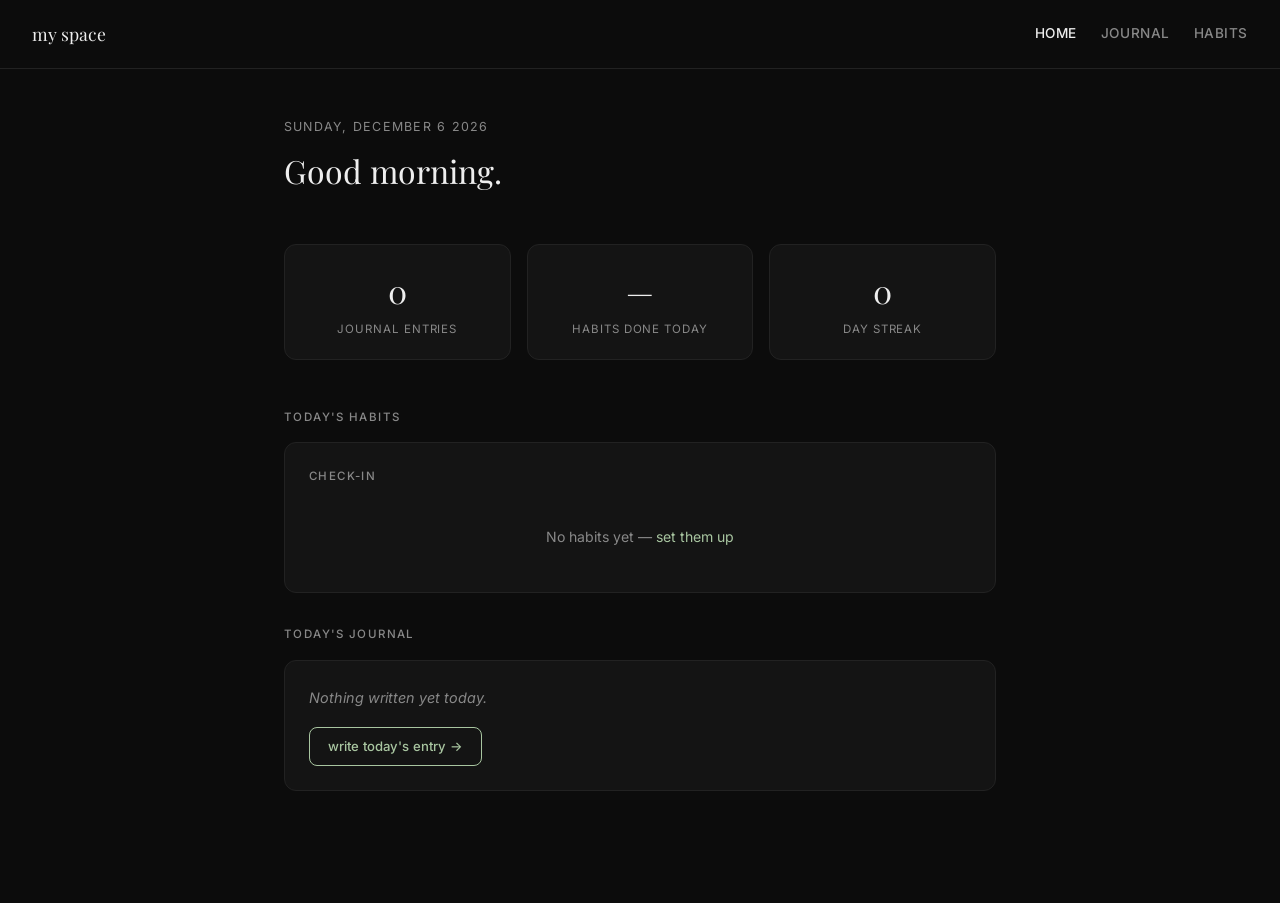
==== index.html @ 8f554322 "initial commit — journal, habits, dashboard" ====
<!DOCTYPE html>
<html lang="en">
<head>
  <meta charset="UTF-8">
  <meta name="viewport" content="width=device-width, initial-scale=1.0">
  <title>My Space</title>
  <link rel="preconnect" href="https://fonts.googleapis.com">
  <link href="https://fonts.googleapis.com/css2?family=Inter:wght@300;400;500;600&family=Playfair+Display:ital,wght@0,400;1,400&display=swap" rel="stylesheet">
  <style>
    *, *::before, *::after { box-sizing: border-box; margin: 0; padding: 0; }

    :root {
      --bg: #0c0c0c;
      --surface: #141414;
      --border: #222;
      --muted: #444;
      --text-dim: #888;
      --text: #ccc;
      --text-bright: #eee;
      --accent: #a8c5a0;
    }

    body {
      background: var(--bg);
      color: var(--text);
      font-family: 'Inter', sans-serif;
      font-size: 15px;
      line-height: 1.6;
      min-height: 100vh;
    }

    nav {
      display: flex;
      align-items: center;
      justify-content: space-between;
      padding: 20px 32px;
      border-bottom: 1px solid var(--border);
      position: sticky;
      top: 0;
      background: var(--bg);
      z-index: 10;
    }

    .nav-brand {
      font-family: 'Playfair Display', serif;
      font-size: 1.1rem;
      color: var(--text-bright);
      text-decoration: none;
    }

    .nav-links {
      display: flex;
      gap: 24px;
    }

    .nav-links a {
      color: var(--text-dim);
      text-decoration: none;
      font-size: 0.85rem;
      font-weight: 500;
      letter-spacing: 0.04em;
      text-transform: uppercase;
      transition: color 0.2s;
    }

    .nav-links a:hover, .nav-links a.active { color: var(--text-bright); }

    main {
      max-width: 760px;
      margin: 0 auto;
      padding: 48px 24px 80px;
    }

    .date-line {
      font-size: 0.78rem;
      color: var(--text-dim);
      text-transform: uppercase;
      letter-spacing: 0.1em;
      margin-bottom: 8px;
    }

    .greeting {
      font-family: 'Playfair Display', serif;
      font-size: 2rem;
      color: var(--text-bright);
      margin-bottom: 48px;
      font-weight: 400;
    }

    .section-label {
      font-size: 0.72rem;
      text-transform: uppercase;
      letter-spacing: 0.12em;
      color: var(--text-dim);
      margin-bottom: 16px;
      font-weight: 500;
    }

    /* Habits */
    .habits-card {
      background: var(--surface);
      border: 1px solid var(--border);
      border-radius: 12px;
      padding: 24px;
      margin-bottom: 32px;
    }

    .habits-header {
      display: flex;
      justify-content: space-between;
      align-items: center;
      margin-bottom: 20px;
    }

    .habits-progress {
      font-size: 0.8rem;
      color: var(--accent);
      font-weight: 500;
    }

    .habit-row {
      display: flex;
      align-items: center;
      gap: 14px;
      padding: 12px 0;
      border-bottom: 1px solid var(--border);
      cursor: pointer;
      user-select: none;
    }

    .habit-row:last-child { border-bottom: none; }

    .habit-check {
      width: 22px;
      height: 22px;
      border-radius: 50%;
      border: 1.5px solid var(--muted);
      flex-shrink: 0;
      display: flex;
      align-items: center;
      justify-content: center;
      transition: all 0.2s;
    }

    .habit-row.done .habit-check {
      background: var(--accent);
      border-color: var(--accent);
    }

    .habit-check svg { display: none; }
    .habit-row.done .habit-check svg { display: block; }

    .habit-name {
      flex: 1;
      font-size: 0.95rem;
      color: var(--text);
      transition: color 0.2s;
    }

    .habit-row.done .habit-name {
      color: var(--text-dim);
      text-decoration: line-through;
    }

    .habit-streak {
      font-size: 0.75rem;
      color: var(--text-dim);
    }

    .habit-row.done .habit-streak { color: var(--accent); }

    .no-habits {
      text-align: center;
      color: var(--text-dim);
      font-size: 0.88rem;
      padding: 20px 0;
    }

    .no-habits a { color: var(--accent); text-decoration: none; }

    /* Journal preview */
    .journal-card {
      background: var(--surface);
      border: 1px solid var(--border);
      border-radius: 12px;
      padding: 24px;
      margin-bottom: 32px;
    }

    .journal-today {
      font-size: 0.9rem;
      color: var(--text);
      line-height: 1.8;
      margin-bottom: 16px;
      white-space: pre-wrap;
    }

    .journal-today.empty {
      color: var(--text-dim);
      font-style: italic;
    }

    .btn {
      display: inline-block;
      padding: 8px 18px;
      border-radius: 8px;
      font-size: 0.82rem;
      font-weight: 500;
      cursor: pointer;
      text-decoration: none;
      transition: all 0.2s;
      border: 1px solid var(--border);
      background: transparent;
      color: var(--text);
      font-family: 'Inter', sans-serif;
    }

    .btn:hover { border-color: var(--muted); color: var(--text-bright); }
    .btn-accent { border-color: var(--accent); color: var(--accent); }
    .btn-accent:hover { background: var(--accent); color: #0c0c0c; }

    /* Quick note */
    .quick-note {
      background: var(--surface);
      border: 1px solid var(--border);
      border-radius: 12px;
      padding: 20px 24px;
      margin-bottom: 32px;
    }

    .quick-note textarea {
      width: 100%;
      background: transparent;
      border: none;
      outline: none;
      color: var(--text);
      font-family: 'Inter', sans-serif;
      font-size: 0.95rem;
      line-height: 1.8;
      resize: none;
      min-height: 80px;
    }

    .quick-note textarea::placeholder { color: var(--muted); }

    .quick-note-footer {
      display: flex;
      justify-content: flex-end;
      margin-top: 12px;
    }

    /* Stats row */
    .stats-row {
      display: grid;
      grid-template-columns: 1fr 1fr 1fr;
      gap: 16px;
      margin-bottom: 48px;
    }

    .stat-box {
      background: var(--surface);
      border: 1px solid var(--border);
      border-radius: 12px;
      padding: 20px;
      text-align: center;
    }

    .stat-num {
      font-family: 'Playfair Display', serif;
      font-size: 2rem;
      color: var(--text-bright);
      display: block;
    }

    .stat-label {
      font-size: 0.72rem;
      color: var(--text-dim);
      text-transform: uppercase;
      letter-spacing: 0.08em;
      margin-top: 4px;
    }

    .divider {
      border: none;
      border-top: 1px solid var(--border);
      margin: 40px 0;
    }
  </style>
</head>
<body>

<nav>
  <a href="index.html" class="nav-brand">my space</a>
  <div class="nav-links">
    <a href="index.html" class="active">home</a>
    <a href="journal.html">journal</a>
    <a href="habits.html">habits</a>
  </div>
</nav>

<main>
  <div class="date-line" id="dateDisplay"></div>
  <h1 class="greeting" id="greeting"></h1>

  <div class="stats-row">
    <div class="stat-box">
      <span class="stat-num" id="statEntries">—</span>
      <div class="stat-label">journal entries</div>
    </div>
    <div class="stat-box">
      <span class="stat-num" id="statHabitsToday">—</span>
      <div class="stat-label">habits done today</div>
    </div>
    <div class="stat-box">
      <span class="stat-num" id="statStreak">—</span>
      <div class="stat-label">day streak</div>
    </div>
  </div>

  <div class="section-label">today's habits</div>
  <div class="habits-card">
    <div class="habits-header">
      <span class="section-label" style="margin:0">check-in</span>
      <span class="habits-progress" id="habitsProgress"></span>
    </div>
    <div id="habitsList"></div>
  </div>

  <div class="section-label">today's journal</div>
  <div class="journal-card">
    <div class="journal-today" id="journalPreview"></div>
    <a href="journal.html" class="btn btn-accent" id="journalBtn">write today's entry →</a>
  </div>

</main>

<script>
const TODAY = new Date().toISOString().split('T')[0];

function getHabits() { return JSON.parse(localStorage.getItem('habits') || '[]'); }
function getChecks() { return JSON.parse(localStorage.getItem('checks') || '{}'); }
function saveChecks(c) { localStorage.setItem('checks', JSON.stringify(c)); }
function getEntries() { return JSON.parse(localStorage.getItem('journalEntries') || '{}'); }

// Date & greeting
const days = ['Sunday','Monday','Tuesday','Wednesday','Thursday','Friday','Saturday'];
const months = ['January','February','March','April','May','June','July','August','September','October','November','December'];
const now = new Date();
const hour = now.getHours();
const greetWord = hour < 12 ? 'Good morning' : hour < 17 ? 'Good afternoon' : 'Good evening';

document.getElementById('dateDisplay').textContent =
  `${days[now.getDay()]}, ${months[now.getMonth()]} ${now.getDate()} ${now.getFullYear()}`;
document.getElementById('greeting').textContent = greetWord + '.';

// Stats
function updateStats() {
  const entries = getEntries();
  const habits = getHabits();
  const checks = getChecks();
  const todayChecks = checks[TODAY] || {};
  const doneCnt = habits.filter(h => todayChecks[h.id]).length;

  document.getElementById('statEntries').textContent = Object.keys(entries).length || 0;
  document.getElementById('statHabitsToday').textContent =
    habits.length ? `${doneCnt}/${habits.length}` : '—';

  // Streak: consecutive days with at least one journal entry or all habits done
  let streak = 0;
  const d = new Date();
  while (true) {
    const key = d.toISOString().split('T')[0];
    if (entries[key]) { streak++; d.setDate(d.getDate() - 1); }
    else break;
  }
  document.getElementById('statStreak').textContent = streak || '0';
}

// Habits
function renderHabits() {
  const habits = getHabits();
  const checks = getChecks();
  const todayChecks = checks[TODAY] || {};
  const list = document.getElementById('habitsList');
  const progress = document.getElementById('habitsProgress');

  if (!habits.length) {
    list.innerHTML = `<div class="no-habits">No habits yet — <a href="habits.html">set them up</a></div>`;
    progress.textContent = '';
    return;
  }

  const done = habits.filter(h => todayChecks[h.id]).length;
  progress.textContent = `${done} / ${habits.length}`;

  list.innerHTML = habits.map(h => {
    const checked = !!todayChecks[h.id];
    const streak = getStreak(h.id);
    return `<div class="habit-row ${checked ? 'done' : ''}" data-id="${h.id}">
      <div class="habit-check">
        <svg width="11" height="9" viewBox="0 0 11 9" fill="none">
          <path d="M1 4L4 7.5L10 1" stroke="#0c0c0c" stroke-width="2" stroke-linecap="round" stroke-linejoin="round"/>
        </svg>
      </div>
      <span class="habit-name">${h.name}</span>
      <span class="habit-streak">${streak > 0 ? streak + 'd' : ''}</span>
    </div>`;
  }).join('');

  list.querySelectorAll('.habit-row').forEach(row => {
    row.addEventListener('click', () => {
      const id = row.dataset.id;
      const c = getChecks();
      if (!c[TODAY]) c[TODAY] = {};
      c[TODAY][id] = !c[TODAY][id];
      saveChecks(c);
      renderHabits();
      updateStats();
    });
  });
}

function getStreak(habitId) {
  const checks = getChecks();
  let streak = 0;
  const d = new Date();
  // Don't count today (may not be done yet)
  d.setDate(d.getDate() - 1);
  while (true) {
    const key = d.toISOString().split('T')[0];
    if (checks[key]?.[habitId]) { streak++; d.setDate(d.getDate() - 1); }
    else break;
  }
  return streak;
}

// Journal preview
function renderJournal() {
  const entries = getEntries();
  const el = document.getElementById('journalPreview');
  const btn = document.getElementById('journalBtn');
  if (entries[TODAY]) {
    const text = entries[TODAY];
    el.textContent = text.length > 200 ? text.slice(0, 200) + '…' : text;
    el.classList.remove('empty');
    btn.textContent = 'edit today\'s entry →';
  } else {
    el.textContent = 'Nothing written yet today.';
    el.classList.add('empty');
    btn.textContent = 'write today\'s entry →';
  }
}

renderHabits();
renderJournal();
updateStats();
</script>
</body>
</html>
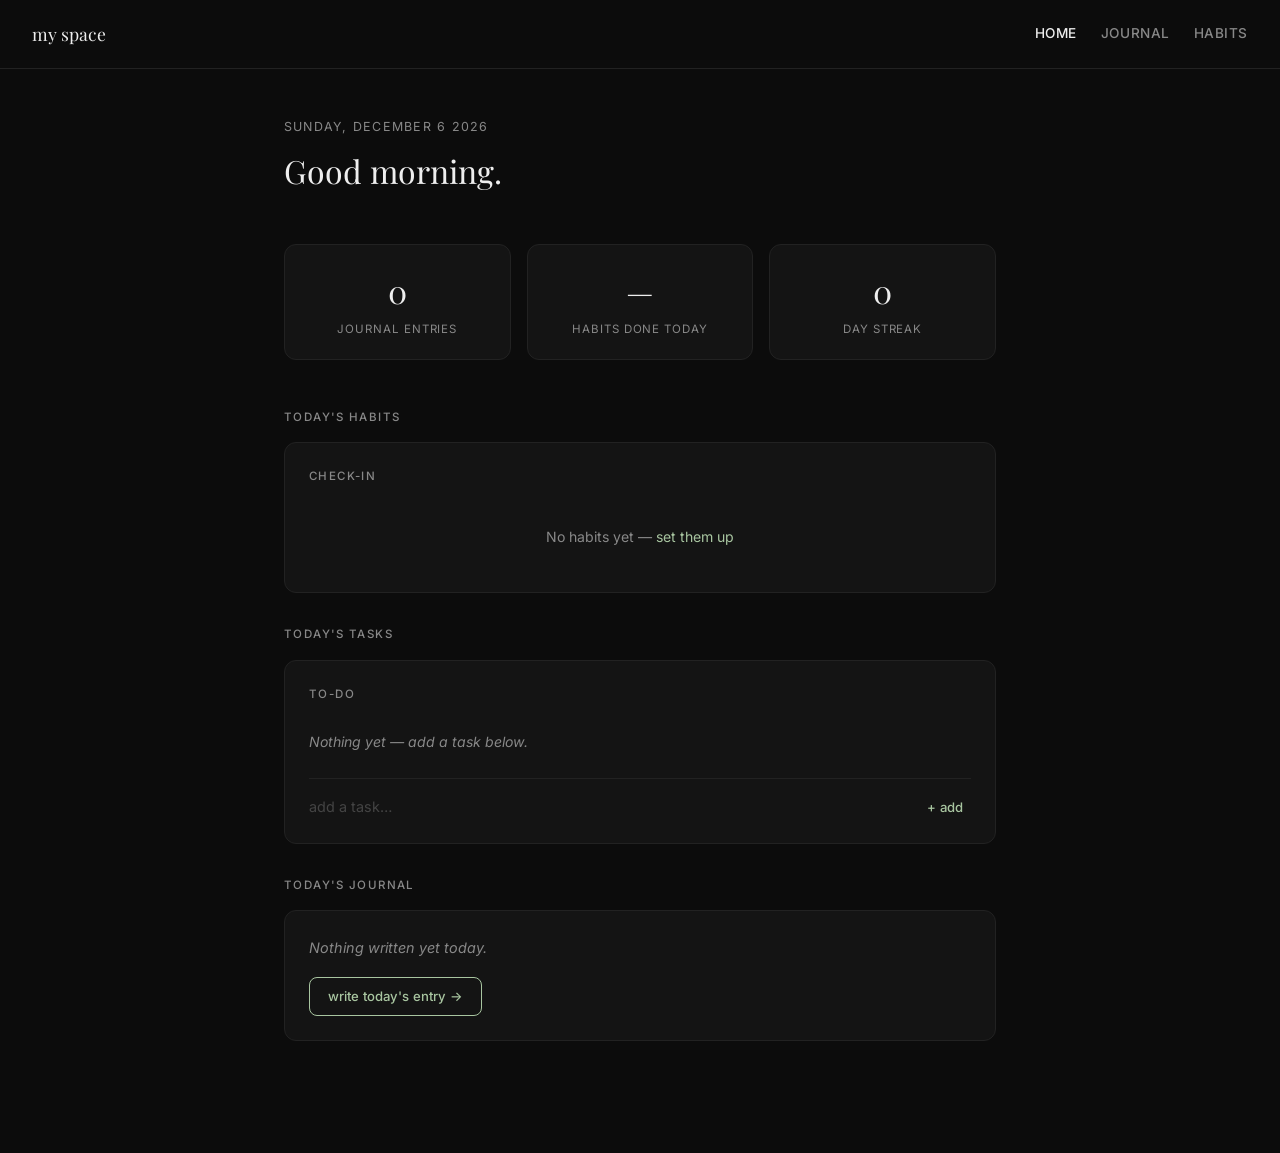
==== commit 81ad1392: "add today's tasks section to dashboard" ====
--- a/index.html
+++ b/index.html
@@ -284,6 +284,114 @@
       border: none;
       border-top: 1px solid var(--border);
       margin: 40px 0;
+    }
+
+    /* Tasks */
+    .tasks-card {
+      background: var(--surface);
+      border: 1px solid var(--border);
+      border-radius: 12px;
+      padding: 24px;
+      margin-bottom: 32px;
+    }
+
+    .tasks-header {
+      display: flex;
+      justify-content: space-between;
+      align-items: center;
+      margin-bottom: 20px;
+    }
+
+    .task-row {
+      display: flex;
+      align-items: center;
+      gap: 14px;
+      padding: 12px 0;
+      border-bottom: 1px solid var(--border);
+    }
+
+    .task-row:last-child { border-bottom: none; }
+
+    .task-check {
+      width: 22px;
+      height: 22px;
+      border-radius: 4px;
+      border: 1.5px solid var(--muted);
+      flex-shrink: 0;
+      display: flex;
+      align-items: center;
+      justify-content: center;
+      cursor: pointer;
+      transition: all 0.2s;
+    }
+
+    .task-check:hover { border-color: var(--accent); }
+    .task-row.done .task-check { background: var(--accent); border-color: var(--accent); }
+    .task-check svg { display: none; }
+    .task-row.done .task-check svg { display: block; }
+
+    .task-name {
+      flex: 1;
+      font-size: 0.95rem;
+      color: var(--text);
+      transition: color 0.2s;
+    }
+
+    .task-row.done .task-name { color: var(--text-dim); text-decoration: line-through; }
+
+    .task-del {
+      background: none;
+      border: none;
+      color: var(--muted);
+      cursor: pointer;
+      font-size: 0.8rem;
+      padding: 2px 6px;
+      opacity: 0;
+      transition: opacity 0.15s, color 0.15s;
+    }
+
+    .task-row:hover .task-del { opacity: 1; }
+    .task-del:hover { color: #c08080; }
+
+    .task-input-row {
+      display: flex;
+      gap: 10px;
+      margin-top: 16px;
+      padding-top: 16px;
+      border-top: 1px solid var(--border);
+    }
+
+    .task-input {
+      flex: 1;
+      background: transparent;
+      border: none;
+      outline: none;
+      color: var(--text);
+      font-family: 'Inter', sans-serif;
+      font-size: 0.9rem;
+    }
+
+    .task-input::placeholder { color: var(--muted); }
+
+    .task-add-btn {
+      background: none;
+      border: none;
+      color: var(--accent);
+      cursor: pointer;
+      font-size: 0.82rem;
+      font-family: 'Inter', sans-serif;
+      font-weight: 500;
+      padding: 4px 8px;
+      transition: opacity 0.2s;
+    }
+
+    .task-add-btn:hover { opacity: 0.7; }
+
+    .no-tasks {
+      color: var(--text-dim);
+      font-size: 0.88rem;
+      font-style: italic;
+      padding: 8px 0;
     }
   </style>
 </head>
@@ -324,6 +432,19 @@
       <span class="habits-progress" id="habitsProgress"></span>
     </div>
     <div id="habitsList"></div>
+  </div>
+
+  <div class="section-label">today's tasks</div>
+  <div class="tasks-card">
+    <div class="tasks-header">
+      <span class="section-label" style="margin:0">to-do</span>
+      <span class="habits-progress" id="tasksProgress"></span>
+    </div>
+    <div id="tasksList"></div>
+    <div class="task-input-row">
+      <input class="task-input" id="taskInput" placeholder="add a task…" maxlength="80">
+      <button class="task-add-btn" id="taskAddBtn">+ add</button>
+    </div>
   </div>
 
   <div class="section-label">today's journal</div>
@@ -451,7 +572,70 @@
   }
 }
 
+// Tasks
+function getTasks() { return JSON.parse(localStorage.getItem('tasks_' + TODAY) || '[]'); }
+function saveTasks(t) { localStorage.setItem('tasks_' + TODAY, JSON.stringify(t)); }
+
+function renderTasks() {
+  const tasks = getTasks();
+  const list = document.getElementById('tasksList');
+  const progress = document.getElementById('tasksProgress');
+  const done = tasks.filter(t => t.done).length;
+
+  progress.textContent = tasks.length ? `${done} / ${tasks.length}` : '';
+
+  if (!tasks.length) {
+    list.innerHTML = '<div class="no-tasks">Nothing yet — add a task below.</div>';
+    return;
+  }
+
+  list.innerHTML = tasks.map((t, i) => `
+    <div class="task-row ${t.done ? 'done' : ''}" data-i="${i}">
+      <div class="task-check" data-i="${i}">
+        <svg width="11" height="9" viewBox="0 0 11 9" fill="none">
+          <path d="M1 4L4 7.5L10 1" stroke="#0c0c0c" stroke-width="2" stroke-linecap="round" stroke-linejoin="round"/>
+        </svg>
+      </div>
+      <span class="task-name">${t.text}</span>
+      <button class="task-del" data-i="${i}">✕</button>
+    </div>
+  `).join('');
+
+  list.querySelectorAll('.task-check').forEach(el => {
+    el.addEventListener('click', () => {
+      const tasks = getTasks();
+      tasks[el.dataset.i].done = !tasks[el.dataset.i].done;
+      saveTasks(tasks);
+      renderTasks();
+    });
+  });
+
+  list.querySelectorAll('.task-del').forEach(el => {
+    el.addEventListener('click', () => {
+      const tasks = getTasks();
+      tasks.splice(el.dataset.i, 1);
+      saveTasks(tasks);
+      renderTasks();
+    });
+  });
+}
+
+function addTask() {
+  const input = document.getElementById('taskInput');
+  const text = input.value.trim();
+  if (!text) return;
+  const tasks = getTasks();
+  tasks.push({ text, done: false });
+  saveTasks(tasks);
+  input.value = '';
+  renderTasks();
+}
+
+document.getElementById('taskAddBtn').addEventListener('click', addTask);
+document.getElementById('taskInput').addEventListener('keydown', e => { if (e.key === 'Enter') addTask(); });
+
 renderHabits();
+renderTasks();
 renderJournal();
 updateStats();
 </script>
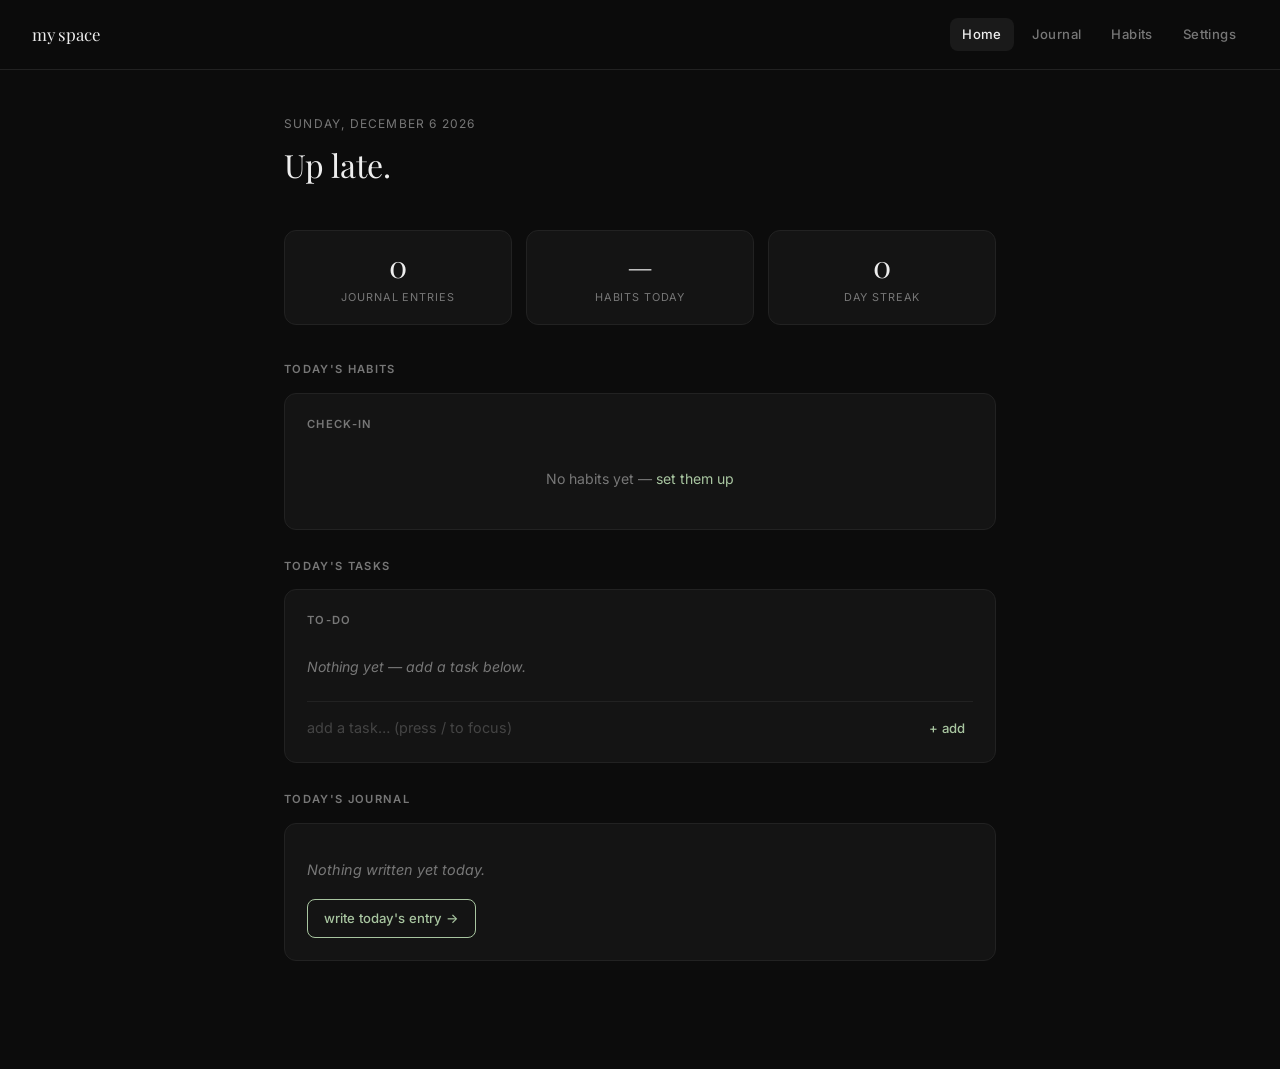
==== commit acbf89ec: "major update — settings, search, mood, priorities, emoji habits, mobile nav, toasts, export" ====
--- a/index.html
+++ b/index.html
@@ -6,321 +6,103 @@
   <title>My Space</title>
   <link rel="preconnect" href="https://fonts.googleapis.com">
   <link href="https://fonts.googleapis.com/css2?family=Inter:wght@300;400;500;600&family=Playfair+Display:ital,wght@0,400;1,400&display=swap" rel="stylesheet">
+  <link rel="stylesheet" href="shared.css">
   <style>
-    *, *::before, *::after { box-sizing: border-box; margin: 0; padding: 0; }
-
-    :root {
-      --bg: #0c0c0c;
-      --surface: #141414;
-      --border: #222;
-      --muted: #444;
-      --text-dim: #888;
-      --text: #ccc;
-      --text-bright: #eee;
-      --accent: #a8c5a0;
-    }
-
-    body {
-      background: var(--bg);
-      color: var(--text);
-      font-family: 'Inter', sans-serif;
-      font-size: 15px;
-      line-height: 1.6;
-      min-height: 100vh;
-    }
-
-    nav {
-      display: flex;
-      align-items: center;
-      justify-content: space-between;
-      padding: 20px 32px;
-      border-bottom: 1px solid var(--border);
-      position: sticky;
-      top: 0;
-      background: var(--bg);
-      z-index: 10;
-    }
-
-    .nav-brand {
-      font-family: 'Playfair Display', serif;
-      font-size: 1.1rem;
-      color: var(--text-bright);
-      text-decoration: none;
-    }
-
-    .nav-links {
-      display: flex;
-      gap: 24px;
-    }
-
-    .nav-links a {
-      color: var(--text-dim);
-      text-decoration: none;
-      font-size: 0.85rem;
-      font-weight: 500;
-      letter-spacing: 0.04em;
-      text-transform: uppercase;
-      transition: color 0.2s;
-    }
-
-    .nav-links a:hover, .nav-links a.active { color: var(--text-bright); }
-
-    main {
-      max-width: 760px;
-      margin: 0 auto;
-      padding: 48px 24px 80px;
-    }
-
-    .date-line {
-      font-size: 0.78rem;
-      color: var(--text-dim);
-      text-transform: uppercase;
-      letter-spacing: 0.1em;
-      margin-bottom: 8px;
-    }
+    main { max-width: 760px; margin: 0 auto; padding: 44px 24px 80px; }
+
+    .date-line { font-size: 0.75rem; color: var(--text-dim); text-transform: uppercase; letter-spacing: 0.1em; margin-bottom: 6px; }
 
     .greeting {
       font-family: 'Playfair Display', serif;
       font-size: 2rem;
       color: var(--text-bright);
-      margin-bottom: 48px;
+      margin-bottom: 40px;
       font-weight: 400;
     }
 
-    .section-label {
-      font-size: 0.72rem;
-      text-transform: uppercase;
-      letter-spacing: 0.12em;
-      color: var(--text-dim);
-      margin-bottom: 16px;
-      font-weight: 500;
-    }
-
-    /* Habits */
-    .habits-card {
+    /* Stats */
+    .stats-row { display: grid; grid-template-columns: repeat(3, 1fr); gap: 14px; margin-bottom: 36px; }
+
+    .stat-box {
       background: var(--surface);
       border: 1px solid var(--border);
-      border-radius: 12px;
-      padding: 24px;
-      margin-bottom: 32px;
-    }
-
-    .habits-header {
-      display: flex;
-      justify-content: space-between;
-      align-items: center;
-      margin-bottom: 20px;
-    }
-
-    .habits-progress {
-      font-size: 0.8rem;
-      color: var(--accent);
-      font-weight: 500;
-    }
+      border-radius: var(--radius);
+      padding: 18px;
+      text-align: center;
+      transition: border-color 0.2s;
+    }
+
+    .stat-box:hover { border-color: var(--muted); }
+
+    .stat-num {
+      font-family: 'Playfair Display', serif;
+      font-size: 1.9rem;
+      color: var(--text-bright);
+      display: block;
+      line-height: 1.1;
+    }
+
+    .stat-label { font-size: 0.68rem; color: var(--text-dim); text-transform: uppercase; letter-spacing: 0.08em; margin-top: 6px; }
+
+    /* Habits */
+    .card-header { display: flex; justify-content: space-between; align-items: center; margin-bottom: 18px; }
+    .card-progress { font-size: 0.78rem; color: var(--accent); font-weight: 600; }
 
     .habit-row {
       display: flex;
       align-items: center;
-      gap: 14px;
-      padding: 12px 0;
+      gap: 12px;
+      padding: 11px 0;
       border-bottom: 1px solid var(--border);
       cursor: pointer;
       user-select: none;
+      transition: opacity 0.15s;
     }
 
     .habit-row:last-child { border-bottom: none; }
+    .habit-row:active { opacity: 0.7; }
 
     .habit-check {
-      width: 22px;
-      height: 22px;
+      width: 22px; height: 22px;
       border-radius: 50%;
       border: 1.5px solid var(--muted);
       flex-shrink: 0;
-      display: flex;
-      align-items: center;
-      justify-content: center;
+      display: flex; align-items: center; justify-content: center;
       transition: all 0.2s;
     }
 
-    .habit-row.done .habit-check {
-      background: var(--accent);
-      border-color: var(--accent);
-    }
-
+    .habit-row.done .habit-check { background: var(--accent); border-color: var(--accent); }
     .habit-check svg { display: none; }
     .habit-row.done .habit-check svg { display: block; }
 
-    .habit-name {
-      flex: 1;
-      font-size: 0.95rem;
-      color: var(--text);
-      transition: color 0.2s;
-    }
-
-    .habit-row.done .habit-name {
-      color: var(--text-dim);
-      text-decoration: line-through;
-    }
-
-    .habit-streak {
-      font-size: 0.75rem;
-      color: var(--text-dim);
-    }
-
+    .habit-emoji { font-size: 1rem; flex-shrink: 0; }
+
+    .habit-name { flex: 1; font-size: 0.93rem; color: var(--text); transition: color 0.2s; }
+    .habit-row.done .habit-name { color: var(--text-dim); text-decoration: line-through; }
+
+    .habit-streak { font-size: 0.72rem; color: var(--text-dim); }
     .habit-row.done .habit-streak { color: var(--accent); }
 
-    .no-habits {
-      text-align: center;
-      color: var(--text-dim);
-      font-size: 0.88rem;
-      padding: 20px 0;
-    }
-
+    .no-habits { text-align: center; color: var(--text-dim); font-size: 0.88rem; padding: 16px 0; }
     .no-habits a { color: var(--accent); text-decoration: none; }
 
-    /* Journal preview */
-    .journal-card {
-      background: var(--surface);
-      border: 1px solid var(--border);
-      border-radius: 12px;
-      padding: 24px;
-      margin-bottom: 32px;
-    }
-
-    .journal-today {
-      font-size: 0.9rem;
-      color: var(--text);
-      line-height: 1.8;
-      margin-bottom: 16px;
-      white-space: pre-wrap;
-    }
-
-    .journal-today.empty {
-      color: var(--text-dim);
-      font-style: italic;
-    }
-
-    .btn {
-      display: inline-block;
-      padding: 8px 18px;
-      border-radius: 8px;
-      font-size: 0.82rem;
-      font-weight: 500;
-      cursor: pointer;
-      text-decoration: none;
-      transition: all 0.2s;
-      border: 1px solid var(--border);
-      background: transparent;
-      color: var(--text);
-      font-family: 'Inter', sans-serif;
-    }
-
-    .btn:hover { border-color: var(--muted); color: var(--text-bright); }
-    .btn-accent { border-color: var(--accent); color: var(--accent); }
-    .btn-accent:hover { background: var(--accent); color: #0c0c0c; }
-
-    /* Quick note */
-    .quick-note {
-      background: var(--surface);
-      border: 1px solid var(--border);
-      border-radius: 12px;
-      padding: 20px 24px;
-      margin-bottom: 32px;
-    }
-
-    .quick-note textarea {
-      width: 100%;
-      background: transparent;
-      border: none;
-      outline: none;
-      color: var(--text);
-      font-family: 'Inter', sans-serif;
-      font-size: 0.95rem;
-      line-height: 1.8;
-      resize: none;
-      min-height: 80px;
-    }
-
-    .quick-note textarea::placeholder { color: var(--muted); }
-
-    .quick-note-footer {
-      display: flex;
-      justify-content: flex-end;
-      margin-top: 12px;
-    }
-
-    /* Stats row */
-    .stats-row {
-      display: grid;
-      grid-template-columns: 1fr 1fr 1fr;
-      gap: 16px;
-      margin-bottom: 48px;
-    }
-
-    .stat-box {
-      background: var(--surface);
-      border: 1px solid var(--border);
-      border-radius: 12px;
-      padding: 20px;
-      text-align: center;
-    }
-
-    .stat-num {
-      font-family: 'Playfair Display', serif;
-      font-size: 2rem;
-      color: var(--text-bright);
-      display: block;
-    }
-
-    .stat-label {
-      font-size: 0.72rem;
-      color: var(--text-dim);
-      text-transform: uppercase;
-      letter-spacing: 0.08em;
-      margin-top: 4px;
-    }
-
-    .divider {
-      border: none;
-      border-top: 1px solid var(--border);
-      margin: 40px 0;
-    }
-
     /* Tasks */
-    .tasks-card {
-      background: var(--surface);
-      border: 1px solid var(--border);
-      border-radius: 12px;
-      padding: 24px;
-      margin-bottom: 32px;
-    }
-
-    .tasks-header {
-      display: flex;
-      justify-content: space-between;
-      align-items: center;
-      margin-bottom: 20px;
-    }
-
     .task-row {
       display: flex;
       align-items: center;
-      gap: 14px;
-      padding: 12px 0;
+      gap: 12px;
+      padding: 11px 0;
       border-bottom: 1px solid var(--border);
     }
 
     .task-row:last-child { border-bottom: none; }
 
     .task-check {
-      width: 22px;
-      height: 22px;
-      border-radius: 4px;
+      width: 20px; height: 20px;
+      border-radius: 5px;
       border: 1.5px solid var(--muted);
       flex-shrink: 0;
-      display: flex;
-      align-items: center;
-      justify-content: center;
+      display: flex; align-items: center; justify-content: center;
       cursor: pointer;
       transition: all 0.2s;
     }
@@ -330,35 +112,60 @@
     .task-check svg { display: none; }
     .task-row.done .task-check svg { display: block; }
 
+    .task-priority {
+      width: 6px; height: 6px;
+      border-radius: 50%;
+      flex-shrink: 0;
+      background: transparent;
+      cursor: pointer;
+      transition: all 0.15s;
+    }
+
+    .task-priority.p1 { background: #c09050; }
+    .task-priority.p2 { background: #c08080; }
+    .task-priority.p3 { background: #8080c0; }
+
     .task-name {
       flex: 1;
-      font-size: 0.95rem;
+      font-size: 0.93rem;
       color: var(--text);
+      cursor: pointer;
       transition: color 0.2s;
     }
 
     .task-row.done .task-name { color: var(--text-dim); text-decoration: line-through; }
 
     .task-del {
-      background: none;
+      background: none; border: none;
+      color: var(--muted);
+      cursor: pointer; font-size: 0.78rem;
+      padding: 2px 6px;
+      opacity: 0; transition: opacity 0.15s, color 0.15s;
+      border-radius: 4px;
+    }
+
+    .task-row:hover .task-del { opacity: 1; }
+    .task-del:hover { color: var(--danger); background: var(--danger-dark); }
+
+    .task-inline-edit {
+      flex: 1;
+      background: transparent;
       border: none;
-      color: var(--muted);
-      cursor: pointer;
-      font-size: 0.8rem;
-      padding: 2px 6px;
-      opacity: 0;
-      transition: opacity 0.15s, color 0.15s;
-    }
-
-    .task-row:hover .task-del { opacity: 1; }
-    .task-del:hover { color: #c08080; }
+      border-bottom: 1px solid var(--accent);
+      outline: none;
+      color: var(--text-bright);
+      font-family: 'Inter', sans-serif;
+      font-size: 0.93rem;
+      padding: 2px 0;
+    }
 
     .task-input-row {
       display: flex;
       gap: 10px;
-      margin-top: 16px;
-      padding-top: 16px;
+      margin-top: 14px;
+      padding-top: 14px;
       border-top: 1px solid var(--border);
+      align-items: center;
     }
 
     .task-input {
@@ -374,105 +181,177 @@
     .task-input::placeholder { color: var(--muted); }
 
     .task-add-btn {
-      background: none;
-      border: none;
+      background: none; border: none;
       color: var(--accent);
-      cursor: pointer;
-      font-size: 0.82rem;
+      cursor: pointer; font-size: 0.82rem;
       font-family: 'Inter', sans-serif;
-      font-weight: 500;
-      padding: 4px 8px;
+      font-weight: 500; padding: 4px 8px;
       transition: opacity 0.2s;
+      white-space: nowrap;
     }
 
     .task-add-btn:hover { opacity: 0.7; }
 
-    .no-tasks {
-      color: var(--text-dim);
-      font-size: 0.88rem;
-      font-style: italic;
-      padding: 8px 0;
-    }
+    .no-tasks { color: var(--text-dim); font-size: 0.88rem; font-style: italic; padding: 8px 0; }
+
+    /* Priority picker */
+    .priority-picker {
+      display: none;
+      position: absolute;
+      background: var(--surface2);
+      border: 1px solid var(--border);
+      border-radius: 8px;
+      padding: 6px;
+      gap: 6px;
+      z-index: 50;
+      flex-direction: column;
+      box-shadow: 0 8px 24px rgba(0,0,0,0.4);
+    }
+
+    .priority-picker.open { display: flex; }
+
+    .priority-opt {
+      display: flex; align-items: center; gap: 8px;
+      padding: 6px 10px; border-radius: 6px;
+      cursor: pointer; font-size: 0.8rem; color: var(--text);
+      transition: background 0.1s;
+    }
+
+    .priority-opt:hover { background: var(--surface); }
+    .priority-opt .dot { width: 8px; height: 8px; border-radius: 50%; }
+
+    /* Journal preview */
+    .journal-preview-text { font-size: 0.9rem; color: var(--text); line-height: 1.9; margin-bottom: 16px; white-space: pre-wrap; }
+    .journal-preview-text.empty { color: var(--text-dim); font-style: italic; }
+
+    .mood-badge { font-size: 1.1rem; margin-right: 6px; }
+
+    /* Quick links */
+    .quick-links { display: grid; grid-template-columns: 1fr 1fr; gap: 12px; margin-bottom: 28px; }
+
+    .quick-link {
+      display: flex; align-items: center; gap: 10px;
+      background: var(--surface); border: 1px solid var(--border);
+      border-radius: var(--radius); padding: 14px 18px;
+      text-decoration: none; color: var(--text);
+      font-size: 0.88rem; font-weight: 500;
+      transition: all 0.15s;
+    }
+
+    .quick-link:hover { border-color: var(--muted); color: var(--text-bright); background: var(--surface2); }
+    .quick-link svg { color: var(--text-dim); flex-shrink: 0; }
   </style>
 </head>
 <body>
 
-<nav>
+<nav class="topnav">
   <a href="index.html" class="nav-brand">my space</a>
   <div class="nav-links">
-    <a href="index.html" class="active">home</a>
-    <a href="journal.html">journal</a>
-    <a href="habits.html">habits</a>
+    <a href="index.html" class="active">Home</a>
+    <a href="journal.html">Journal</a>
+    <a href="habits.html">Habits</a>
+    <a href="settings.html">Settings</a>
   </div>
 </nav>
 
+<nav class="bottom-nav">
+  <a href="index.html" class="active">
+    <svg viewBox="0 0 24 24" fill="none" stroke="currentColor" stroke-width="2"><path d="M3 9l9-7 9 7v11a2 2 0 01-2 2H5a2 2 0 01-2-2z"/><polyline points="9 22 9 12 15 12 15 22"/></svg>
+    Home
+  </a>
+  <a href="journal.html">
+    <svg viewBox="0 0 24 24" fill="none" stroke="currentColor" stroke-width="2"><path d="M14 2H6a2 2 0 00-2 2v16a2 2 0 002 2h12a2 2 0 002-2V8z"/><polyline points="14 2 14 8 20 8"/></svg>
+    Journal
+  </a>
+  <a href="habits.html">
+    <svg viewBox="0 0 24 24" fill="none" stroke="currentColor" stroke-width="2"><polyline points="9 11 12 14 22 4"/><path d="M21 12v7a2 2 0 01-2 2H5a2 2 0 01-2-2V5a2 2 0 012-2h11"/></svg>
+    Habits
+  </a>
+  <a href="settings.html">
+    <svg viewBox="0 0 24 24" fill="none" stroke="currentColor" stroke-width="2"><circle cx="12" cy="12" r="3"/><path d="M19.4 15a1.65 1.65 0 00.33 1.82l.06.06a2 2 0 010 2.83 2 2 0 01-2.83 0l-.06-.06a1.65 1.65 0 00-1.82-.33 1.65 1.65 0 00-1 1.51V21a2 2 0 01-2 2 2 2 0 01-2-2v-.09A1.65 1.65 0 009 19.4a1.65 1.65 0 00-1.82.33l-.06.06a2 2 0 01-2.83 0 2 2 0 010-2.83l.06-.06A1.65 1.65 0 004.68 15a1.65 1.65 0 00-1.51-1H3a2 2 0 01-2-2 2 2 0 012-2h.09A1.65 1.65 0 004.6 9a1.65 1.65 0 00-.33-1.82l-.06-.06a2 2 0 010-2.83 2 2 0 012.83 0l.06.06A1.65 1.65 0 009 4.68a1.65 1.65 0 001-1.51V3a2 2 0 012-2 2 2 0 012 2v.09a1.65 1.65 0 001 1.51 1.65 1.65 0 001.82-.33l.06-.06a2 2 0 012.83 0 2 2 0 010 2.83l-.06.06A1.65 1.65 0 0019.4 9a1.65 1.65 0 001.51 1H21a2 2 0 012 2 2 2 0 01-2 2h-.09a1.65 1.65 0 00-1.51 1z"/></svg>
+    Settings
+  </a>
+</nav>
+
 <main>
-  <div class="date-line" id="dateDisplay"></div>
-  <h1 class="greeting" id="greeting"></h1>
-
-  <div class="stats-row">
+  <div class="date-line fade-up" id="dateDisplay"></div>
+  <h1 class="greeting fade-up-2" id="greeting"></h1>
+
+  <div class="stats-row fade-up-3">
     <div class="stat-box">
-      <span class="stat-num" id="statEntries">—</span>
+      <span class="stat-num" id="statEntries">0</span>
       <div class="stat-label">journal entries</div>
     </div>
     <div class="stat-box">
       <span class="stat-num" id="statHabitsToday">—</span>
-      <div class="stat-label">habits done today</div>
+      <div class="stat-label">habits today</div>
     </div>
     <div class="stat-box">
-      <span class="stat-num" id="statStreak">—</span>
+      <span class="stat-num" id="statStreak">0</span>
       <div class="stat-label">day streak</div>
     </div>
   </div>
 
   <div class="section-label">today's habits</div>
-  <div class="habits-card">
-    <div class="habits-header">
+  <div class="card">
+    <div class="card-header">
       <span class="section-label" style="margin:0">check-in</span>
-      <span class="habits-progress" id="habitsProgress"></span>
+      <span class="card-progress" id="habitsProgress"></span>
     </div>
     <div id="habitsList"></div>
   </div>
 
   <div class="section-label">today's tasks</div>
-  <div class="tasks-card">
-    <div class="tasks-header">
+  <div class="card" style="position:relative">
+    <div class="card-header">
       <span class="section-label" style="margin:0">to-do</span>
-      <span class="habits-progress" id="tasksProgress"></span>
+      <span class="card-progress" id="tasksProgress"></span>
     </div>
     <div id="tasksList"></div>
     <div class="task-input-row">
-      <input class="task-input" id="taskInput" placeholder="add a task…" maxlength="80">
+      <input class="task-input" id="taskInput" placeholder="add a task… (press / to focus)" maxlength="120" autocomplete="off">
       <button class="task-add-btn" id="taskAddBtn">+ add</button>
     </div>
+    <div id="priorityPicker" class="priority-picker">
+      <div class="priority-opt" data-p="0"><span class="dot" style="background:var(--muted)"></span>None</div>
+      <div class="priority-opt" data-p="1"><span class="dot" style="background:#c09050"></span>Low</div>
+      <div class="priority-opt" data-p="2"><span class="dot" style="background:#c08080"></span>Medium</div>
+      <div class="priority-opt" data-p="3"><span class="dot" style="background:#8080c0"></span>High</div>
+    </div>
   </div>
 
   <div class="section-label">today's journal</div>
-  <div class="journal-card">
-    <div class="journal-today" id="journalPreview"></div>
+  <div class="card">
+    <div id="journalMood" style="margin-bottom:10px"></div>
+    <div class="journal-preview-text" id="journalPreview"></div>
     <a href="journal.html" class="btn btn-accent" id="journalBtn">write today's entry →</a>
   </div>
 
 </main>
 
+<script src="shared.js"></script>
 <script>
 const TODAY = new Date().toISOString().split('T')[0];
+const DAYS = ['Sunday','Monday','Tuesday','Wednesday','Thursday','Friday','Saturday'];
+const MONTHS = ['January','February','March','April','May','June','July','August','September','October','November','December'];
 
 function getHabits() { return JSON.parse(localStorage.getItem('habits') || '[]'); }
 function getChecks() { return JSON.parse(localStorage.getItem('checks') || '{}'); }
 function saveChecks(c) { localStorage.setItem('checks', JSON.stringify(c)); }
 function getEntries() { return JSON.parse(localStorage.getItem('journalEntries') || '{}'); }
+function getTasks() { return JSON.parse(localStorage.getItem('tasks_' + TODAY) || '[]'); }
+function saveTasks(t) { localStorage.setItem('tasks_' + TODAY, JSON.stringify(t)); }
 
 // Date & greeting
-const days = ['Sunday','Monday','Tuesday','Wednesday','Thursday','Friday','Saturday'];
-const months = ['January','February','March','April','May','June','July','August','September','October','November','December'];
 const now = new Date();
 const hour = now.getHours();
-const greetWord = hour < 12 ? 'Good morning' : hour < 17 ? 'Good afternoon' : 'Good evening';
+const greetWord = hour < 5 ? 'Up late' : hour < 12 ? 'Good morning' : hour < 17 ? 'Good afternoon' : 'Good evening';
+const settings = getSettings();
+const name = settings.name ? ', ' + settings.name : '';
 
 document.getElementById('dateDisplay').textContent =
-  `${days[now.getDay()]}, ${months[now.getMonth()]} ${now.getDate()} ${now.getFullYear()}`;
-document.getElementById('greeting').textContent = greetWord + '.';
+  `${DAYS[now.getDay()]}, ${MONTHS[now.getMonth()]} ${now.getDate()} ${now.getFullYear()}`;
+document.getElementById('greeting').textContent = greetWord + name + '.';
 
 // Stats
 function updateStats() {
@@ -482,22 +361,32 @@
   const todayChecks = checks[TODAY] || {};
   const doneCnt = habits.filter(h => todayChecks[h.id]).length;
 
-  document.getElementById('statEntries').textContent = Object.keys(entries).length || 0;
+  document.getElementById('statEntries').textContent = Object.keys(entries).length;
   document.getElementById('statHabitsToday').textContent =
     habits.length ? `${doneCnt}/${habits.length}` : '—';
 
-  // Streak: consecutive days with at least one journal entry or all habits done
   let streak = 0;
   const d = new Date();
   while (true) {
     const key = d.toISOString().split('T')[0];
-    if (entries[key]) { streak++; d.setDate(d.getDate() - 1); }
-    else break;
+    if (entries[key]) { streak++; d.setDate(d.getDate() - 1); } else break;
   }
-  document.getElementById('statStreak').textContent = streak || '0';
+  document.getElementById('statStreak').textContent = streak;
 }
 
 // Habits
+function getStreak(habitId) {
+  const checks = getChecks();
+  let streak = 0;
+  const d = new Date();
+  d.setDate(d.getDate() - 1);
+  while (true) {
+    const key = d.toISOString().split('T')[0];
+    if (checks[key]?.[habitId]) { streak++; d.setDate(d.getDate() - 1); } else break;
+  }
+  return streak;
+}
+
 function renderHabits() {
   const habits = getHabits();
   const checks = getChecks();
@@ -519,12 +408,11 @@
     const streak = getStreak(h.id);
     return `<div class="habit-row ${checked ? 'done' : ''}" data-id="${h.id}">
       <div class="habit-check">
-        <svg width="11" height="9" viewBox="0 0 11 9" fill="none">
-          <path d="M1 4L4 7.5L10 1" stroke="#0c0c0c" stroke-width="2" stroke-linecap="round" stroke-linejoin="round"/>
-        </svg>
+        <svg width="11" height="9" viewBox="0 0 11 9" fill="none"><path d="M1 4L4 7.5L10 1" stroke="#0c0c0c" stroke-width="2" stroke-linecap="round" stroke-linejoin="round"/></svg>
       </div>
+      ${h.emoji ? `<span class="habit-emoji">${h.emoji}</span>` : ''}
       <span class="habit-name">${h.name}</span>
-      <span class="habit-streak">${streak > 0 ? streak + 'd' : ''}</span>
+      <span class="habit-streak">${streak > 0 ? streak + 'd 🔥' : ''}</span>
     </div>`;
   }).join('');
 
@@ -535,53 +423,22 @@
       if (!c[TODAY]) c[TODAY] = {};
       c[TODAY][id] = !c[TODAY][id];
       saveChecks(c);
+      const allDone = getHabits().every(h => c[TODAY][h.id]);
+      if (allDone && getHabits().length > 0) toast('All habits done today! 🎉', 'success', 3000);
       renderHabits();
       updateStats();
     });
   });
 }
 
-function getStreak(habitId) {
-  const checks = getChecks();
-  let streak = 0;
-  const d = new Date();
-  // Don't count today (may not be done yet)
-  d.setDate(d.getDate() - 1);
-  while (true) {
-    const key = d.toISOString().split('T')[0];
-    if (checks[key]?.[habitId]) { streak++; d.setDate(d.getDate() - 1); }
-    else break;
-  }
-  return streak;
-}
-
-// Journal preview
-function renderJournal() {
-  const entries = getEntries();
-  const el = document.getElementById('journalPreview');
-  const btn = document.getElementById('journalBtn');
-  if (entries[TODAY]) {
-    const text = entries[TODAY];
-    el.textContent = text.length > 200 ? text.slice(0, 200) + '…' : text;
-    el.classList.remove('empty');
-    btn.textContent = 'edit today\'s entry →';
-  } else {
-    el.textContent = 'Nothing written yet today.';
-    el.classList.add('empty');
-    btn.textContent = 'write today\'s entry →';
-  }
-}
-
 // Tasks
-function getTasks() { return JSON.parse(localStorage.getItem('tasks_' + TODAY) || '[]'); }
-function saveTasks(t) { localStorage.setItem('tasks_' + TODAY, JSON.stringify(t)); }
+let pickerTargetIdx = null;
 
 function renderTasks() {
   const tasks = getTasks();
   const list = document.getElementById('tasksList');
   const progress = document.getElementById('tasksProgress');
   const done = tasks.filter(t => t.done).length;
-
   progress.textContent = tasks.length ? `${done} / ${tasks.length}` : '';
 
   if (!tasks.length) {
@@ -589,50 +446,141 @@
     return;
   }
 
+  const PRIORITY_CLASSES = ['', 'p1', 'p2', 'p3'];
+
   list.innerHTML = tasks.map((t, i) => `
     <div class="task-row ${t.done ? 'done' : ''}" data-i="${i}">
       <div class="task-check" data-i="${i}">
-        <svg width="11" height="9" viewBox="0 0 11 9" fill="none">
-          <path d="M1 4L4 7.5L10 1" stroke="#0c0c0c" stroke-width="2" stroke-linecap="round" stroke-linejoin="round"/>
-        </svg>
+        <svg width="11" height="9" viewBox="0 0 11 9" fill="none"><path d="M1 4L4 7.5L10 1" stroke="#0c0c0c" stroke-width="2" stroke-linecap="round" stroke-linejoin="round"/></svg>
       </div>
-      <span class="task-name">${t.text}</span>
+      <div class="task-priority ${PRIORITY_CLASSES[t.priority || 0]}" data-i="${i}" title="set priority"></div>
+      <span class="task-name" data-i="${i}">${t.text}</span>
       <button class="task-del" data-i="${i}">✕</button>
     </div>
   `).join('');
 
+  // Check
   list.querySelectorAll('.task-check').forEach(el => {
     el.addEventListener('click', () => {
       const tasks = getTasks();
       tasks[el.dataset.i].done = !tasks[el.dataset.i].done;
       saveTasks(tasks);
       renderTasks();
+      updateStats();
     });
   });
 
+  // Inline edit
+  list.querySelectorAll('.task-name').forEach(el => {
+    el.addEventListener('click', () => {
+      const i = el.dataset.i;
+      const tasks = getTasks();
+      const input = document.createElement('input');
+      input.value = tasks[i].text;
+      input.className = 'task-inline-edit';
+      el.replaceWith(input);
+      input.focus(); input.select();
+      function commit() {
+        const val = input.value.trim();
+        if (val) tasks[i].text = val;
+        saveTasks(tasks);
+        toast('Task updated', 'success');
+        renderTasks();
+      }
+      input.addEventListener('blur', commit);
+      input.addEventListener('keydown', e => {
+        if (e.key === 'Enter') input.blur();
+        if (e.key === 'Escape') { saveTasks(tasks); renderTasks(); }
+      });
+    });
+  });
+
+  // Priority
+  list.querySelectorAll('.task-priority').forEach(el => {
+    el.addEventListener('click', (e) => {
+      e.stopPropagation();
+      pickerTargetIdx = parseInt(el.dataset.i);
+      const picker = document.getElementById('priorityPicker');
+      picker.style.top = (el.getBoundingClientRect().bottom - el.closest('.card').getBoundingClientRect().top + 4) + 'px';
+      picker.style.left = (el.getBoundingClientRect().left - el.closest('.card').getBoundingClientRect().left) + 'px';
+      picker.classList.toggle('open');
+    });
+  });
+
+  // Delete
   list.querySelectorAll('.task-del').forEach(el => {
     el.addEventListener('click', () => {
       const tasks = getTasks();
       tasks.splice(el.dataset.i, 1);
       saveTasks(tasks);
+      toast('Task removed');
       renderTasks();
     });
   });
 }
 
+// Priority picker
+document.getElementById('priorityPicker').querySelectorAll('.priority-opt').forEach(opt => {
+  opt.addEventListener('click', () => {
+    if (pickerTargetIdx === null) return;
+    const tasks = getTasks();
+    tasks[pickerTargetIdx].priority = parseInt(opt.dataset.p);
+    saveTasks(tasks);
+    document.getElementById('priorityPicker').classList.remove('open');
+    renderTasks();
+  });
+});
+
+document.addEventListener('click', () => {
+  document.getElementById('priorityPicker').classList.remove('open');
+});
+
+// Add task
 function addTask() {
   const input = document.getElementById('taskInput');
   const text = input.value.trim();
   if (!text) return;
   const tasks = getTasks();
-  tasks.push({ text, done: false });
+  tasks.push({ text, done: false, priority: 0 });
   saveTasks(tasks);
   input.value = '';
+  toast('Task added', 'success');
   renderTasks();
 }
 
 document.getElementById('taskAddBtn').addEventListener('click', addTask);
 document.getElementById('taskInput').addEventListener('keydown', e => { if (e.key === 'Enter') addTask(); });
+
+// Keyboard shortcut: / to focus task input
+document.addEventListener('keydown', e => {
+  if (e.key === '/' && document.activeElement.tagName !== 'INPUT' && document.activeElement.tagName !== 'TEXTAREA') {
+    e.preventDefault();
+    document.getElementById('taskInput').focus();
+  }
+});
+
+// Journal preview
+function renderJournal() {
+  const entries = getEntries();
+  const el = document.getElementById('journalPreview');
+  const btn = document.getElementById('journalBtn');
+  const moodEl = document.getElementById('journalMood');
+
+  if (entries[TODAY]) {
+    const entry = entries[TODAY];
+    const text = typeof entry === 'object' ? entry.text : entry;
+    const mood = typeof entry === 'object' ? entry.mood : null;
+    el.textContent = text.length > 220 ? text.slice(0, 220) + '…' : text;
+    el.classList.remove('empty');
+    moodEl.innerHTML = mood ? `<span class="mood-badge">${mood}</span>` : '';
+    btn.textContent = 'edit today\'s entry →';
+  } else {
+    el.textContent = 'Nothing written yet today.';
+    el.classList.add('empty');
+    moodEl.innerHTML = '';
+    btn.textContent = 'write today\'s entry →';
+  }
+}
 
 renderHabits();
 renderTasks();
--- a/shared.css
+++ b/shared.css
@@ -0,0 +1,217 @@
+*, *::before, *::after { box-sizing: border-box; margin: 0; padding: 0; }
+
+:root {
+  --bg: #0c0c0c;
+  --surface: #141414;
+  --surface2: #1a1a1a;
+  --border: #222;
+  --muted: #444;
+  --text-dim: #777;
+  --text: #bbb;
+  --text-bright: #eee;
+  --accent: #a8c5a0;
+  --accent-dark: #2a3d2a;
+  --danger: #c08080;
+  --danger-dark: #3a2020;
+  --radius: 12px;
+}
+
+body {
+  background: var(--bg);
+  color: var(--text);
+  font-family: 'Inter', sans-serif;
+  font-size: 15px;
+  line-height: 1.6;
+  min-height: 100vh;
+  -webkit-font-smoothing: antialiased;
+}
+
+/* Nav */
+nav.topnav {
+  display: flex;
+  align-items: center;
+  justify-content: space-between;
+  padding: 18px 32px;
+  border-bottom: 1px solid var(--border);
+  position: sticky;
+  top: 0;
+  background: rgba(12,12,12,0.92);
+  backdrop-filter: blur(12px);
+  z-index: 100;
+}
+
+.nav-brand {
+  font-family: 'Playfair Display', serif;
+  font-size: 1.05rem;
+  color: var(--text-bright);
+  text-decoration: none;
+  letter-spacing: -0.01em;
+}
+
+.nav-links { display: flex; gap: 6px; align-items: center; }
+
+.nav-links a {
+  color: var(--text-dim);
+  text-decoration: none;
+  font-size: 0.82rem;
+  font-weight: 500;
+  letter-spacing: 0.03em;
+  padding: 6px 12px;
+  border-radius: 8px;
+  transition: all 0.15s;
+}
+
+.nav-links a:hover { color: var(--text); background: var(--surface); }
+.nav-links a.active { color: var(--text-bright); background: var(--surface2); }
+
+/* Bottom nav (mobile) */
+.bottom-nav {
+  display: none;
+  position: fixed;
+  bottom: 0; left: 0; right: 0;
+  background: rgba(12,12,12,0.95);
+  backdrop-filter: blur(12px);
+  border-top: 1px solid var(--border);
+  padding: 10px 0 max(10px, env(safe-area-inset-bottom));
+  z-index: 100;
+  grid-template-columns: repeat(4, 1fr);
+}
+
+.bottom-nav a {
+  display: flex;
+  flex-direction: column;
+  align-items: center;
+  gap: 4px;
+  text-decoration: none;
+  color: var(--text-dim);
+  font-size: 0.65rem;
+  letter-spacing: 0.04em;
+  padding: 4px 0;
+  transition: color 0.15s;
+}
+
+.bottom-nav a.active { color: var(--accent); }
+.bottom-nav a svg { width: 20px; height: 20px; }
+
+@media (max-width: 640px) {
+  nav.topnav .nav-links { display: none; }
+  .bottom-nav { display: grid; }
+  body { padding-bottom: 70px; }
+}
+
+/* Toast */
+#toast-container {
+  position: fixed;
+  bottom: 24px;
+  right: 24px;
+  z-index: 9999;
+  display: flex;
+  flex-direction: column;
+  gap: 8px;
+  pointer-events: none;
+}
+
+@media (max-width: 640px) {
+  #toast-container { bottom: 80px; right: 16px; left: 16px; }
+}
+
+.toast {
+  background: var(--surface2);
+  border: 1px solid var(--border);
+  border-radius: 10px;
+  padding: 10px 16px;
+  font-size: 0.82rem;
+  color: var(--text);
+  display: flex;
+  align-items: center;
+  gap: 8px;
+  animation: toastIn 0.25s ease both;
+  pointer-events: auto;
+  max-width: 280px;
+  box-shadow: 0 4px 24px rgba(0,0,0,0.4);
+}
+
+.toast.success { border-color: #2a3d2a; }
+.toast.success .toast-dot { background: var(--accent); }
+.toast.error { border-color: #3a2020; }
+.toast.error .toast-dot { background: var(--danger); }
+.toast-dot { width: 6px; height: 6px; border-radius: 50%; background: var(--muted); flex-shrink: 0; }
+
+.toast.out { animation: toastOut 0.2s ease both; }
+
+@keyframes toastIn { from { opacity:0; transform:translateY(8px) scale(0.97); } to { opacity:1; transform:none; } }
+@keyframes toastOut { from { opacity:1; transform:none; } to { opacity:0; transform:translateY(4px) scale(0.97); } }
+
+/* Buttons */
+.btn {
+  display: inline-flex;
+  align-items: center;
+  gap: 6px;
+  padding: 8px 16px;
+  border-radius: 8px;
+  font-size: 0.82rem;
+  font-weight: 500;
+  cursor: pointer;
+  text-decoration: none;
+  transition: all 0.15s;
+  border: 1px solid var(--border);
+  background: transparent;
+  color: var(--text);
+  font-family: 'Inter', sans-serif;
+  white-space: nowrap;
+}
+
+.btn:hover { border-color: var(--muted); color: var(--text-bright); background: var(--surface); }
+.btn-accent { border-color: var(--accent); color: var(--accent); }
+.btn-accent:hover { background: var(--accent); color: #0c0c0c; border-color: var(--accent); }
+.btn-ghost { border-color: transparent; color: var(--text-dim); }
+.btn-ghost:hover { color: var(--text); background: var(--surface); border-color: var(--border); }
+.btn-danger { border-color: var(--danger-dark); color: var(--danger); }
+.btn-danger:hover { background: var(--danger-dark); }
+.btn-sm { padding: 5px 12px; font-size: 0.78rem; }
+
+/* Section label */
+.section-label {
+  font-size: 0.7rem;
+  text-transform: uppercase;
+  letter-spacing: 0.12em;
+  color: var(--text-dim);
+  margin-bottom: 14px;
+  font-weight: 600;
+}
+
+/* Card */
+.card {
+  background: var(--surface);
+  border: 1px solid var(--border);
+  border-radius: var(--radius);
+  padding: 22px;
+  margin-bottom: 28px;
+}
+
+/* Input */
+input[type="text"], input[type="email"] {
+  background: var(--surface);
+  border: 1px solid var(--border);
+  border-radius: 8px;
+  padding: 10px 14px;
+  color: var(--text);
+  font-family: 'Inter', sans-serif;
+  font-size: 0.92rem;
+  outline: none;
+  transition: border-color 0.2s;
+  width: 100%;
+}
+
+input[type="text"]:focus, input[type="email"]:focus { border-color: var(--muted); }
+input::placeholder { color: var(--muted); }
+
+/* Fade-up animation */
+@keyframes fadeUp {
+  from { opacity:0; transform:translateY(16px); }
+  to { opacity:1; transform:none; }
+}
+
+.fade-up { animation: fadeUp 0.4s ease both; }
+.fade-up-2 { animation: fadeUp 0.4s 0.05s ease both; }
+.fade-up-3 { animation: fadeUp 0.4s 0.1s ease both; }
